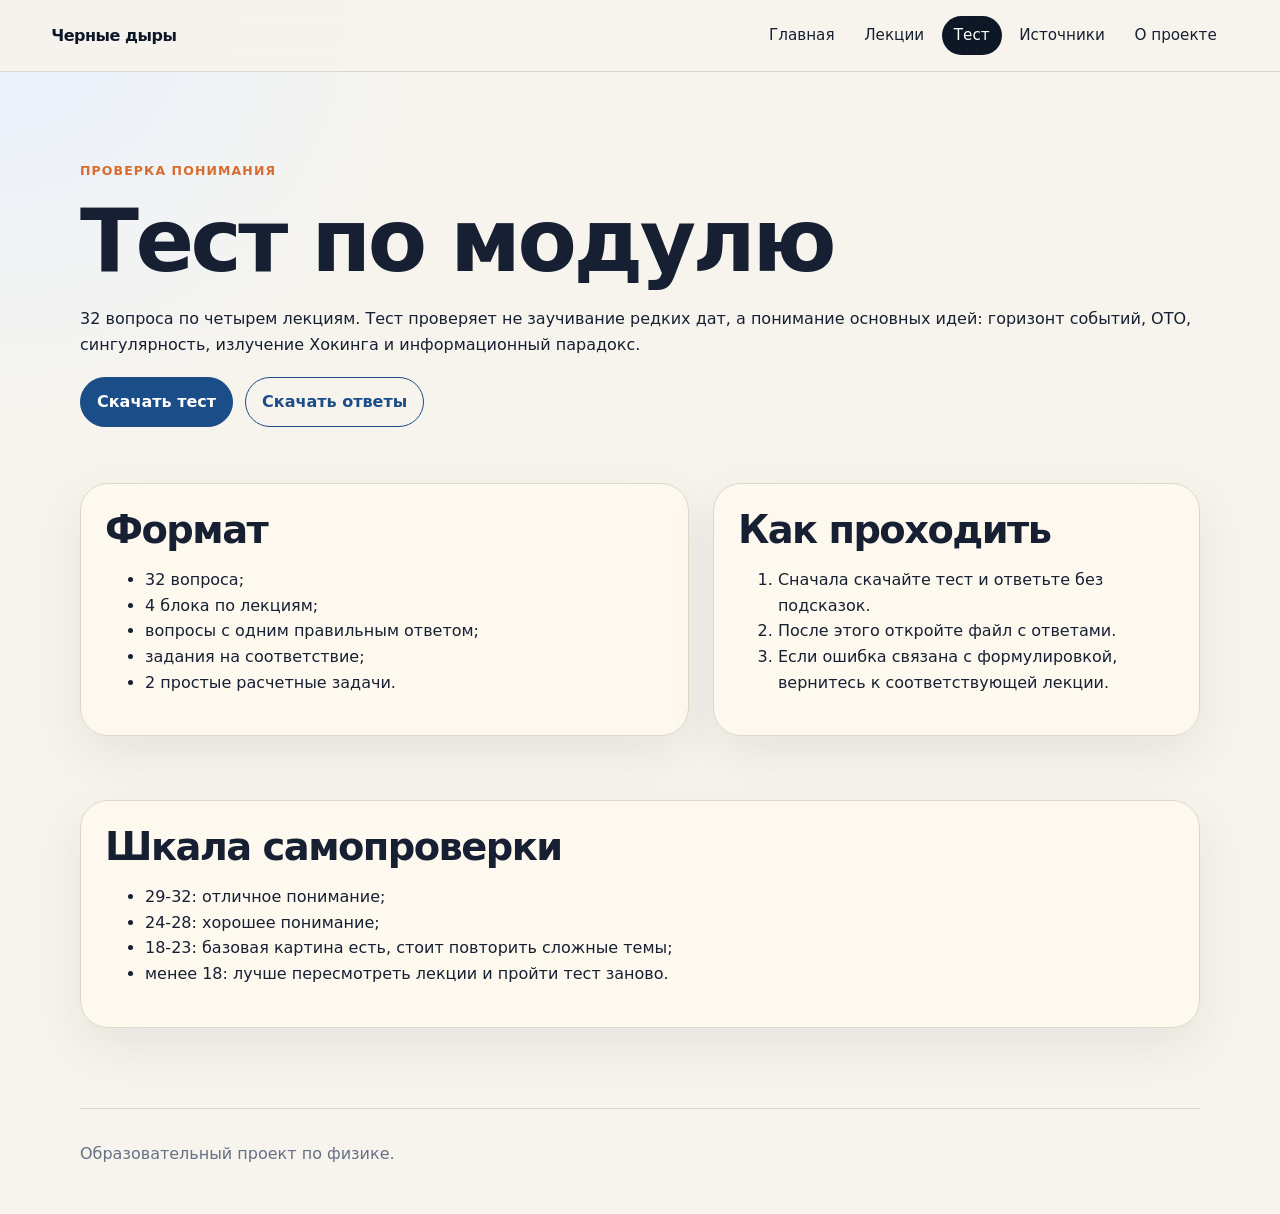
==== site/test/index.html @ c0fd60f9 "Publish static course site" ====
<!doctype html>
<html lang="ru">
<head>
<meta charset="utf-8">
<meta name="viewport" content="width=device-width, initial-scale=1">
<title>Тест — Черные дыры</title>
<link rel="stylesheet" href="../styles/main.css">
</head>
<body>
<header class="site-header">
<a class="brand" href="../index.html">Черные дыры</a>
<nav class="site-nav">
<a href="../index.html">Главная</a>
<a href="../lectures/index.html">Лекции</a>
<a class="active" href="index.html">Тест</a>
<a href="../sources/index.html">Источники</a>
<a href="../about.html">О проекте</a>
</nav>
</header>
<main>
<section class="page-title compact-title">
<p class="eyebrow">Проверка понимания</p>
<h1>Тест по модулю</h1>
<p>32 вопроса по четырем лекциям. Тест проверяет не заучивание редких дат, а понимание основных идей: горизонт событий, ОТО, сингулярность, излучение Хокинга и информационный парадокс.</p>
<div class="button-row">
<a class="button" href="../assets/documents/TEST.md">Скачать тест</a>
<a class="button secondary" href="../assets/documents/ANSWER_KEY.md">Скачать ответы</a>
</div>
</section>
<section class="section two-column">
<div class="content-card">
<h2>Формат</h2>
<ul>
<li>32 вопроса;</li>
<li>4 блока по лекциям;</li>
<li>вопросы с одним правильным ответом;</li>
<li>задания на соответствие;</li>
<li>2 простые расчетные задачи.</li>
</ul>
</div>
<div class="content-card">
<h2>Как проходить</h2>
<ol>
<li>Сначала скачайте тест и ответьте без подсказок.</li>
<li>После этого откройте файл с ответами.</li>
<li>Если ошибка связана с формулировкой, вернитесь к соответствующей лекции.</li>
</ol>
</div>
</section>
<section class="section">
<div class="content-card">
<h2>Шкала самопроверки</h2>
<ul>
<li>29-32: отличное понимание;</li>
<li>24-28: хорошее понимание;</li>
<li>18-23: базовая картина есть, стоит повторить сложные темы;</li>
<li>менее 18: лучше пересмотреть лекции и пройти тест заново.</li>
</ul>

</div>
</section>
</main>
<footer class="site-footer">
<p>Образовательный проект по физике.</p>
</footer>
</body>
</html>
---- site/styles/main.css ----
:root{--bg:#f7f4ed;--panel:#fffaf0;--text:#172033;--muted:#667085;--line:#dfd7c8;--accent:#1b4d89;--orange:#d96c2c;--dark:#0d1726;--shadow:0 18px 50px rgba(23,32,51,.08)}
*{box-sizing:border-box}
body{margin:0;font-family:Inter,system-ui,-apple-system,BlinkMacSystemFont,"Segoe UI",sans-serif;color:var(--text);background:radial-gradient(circle at top left,#e8f1ff 0,transparent 28rem),var(--bg);line-height:1.6}
a{color:var(--accent)}
.site-header{position:sticky;top:0;z-index:10;display:flex;align-items:center;justify-content:space-between;gap:1.5rem;padding:1rem clamp(1rem,4vw,4rem);background:rgba(247,244,237,.92);border-bottom:1px solid var(--line);backdrop-filter:blur(12px)}
.brand{color:var(--dark);font-weight:850;text-decoration:none;letter-spacing:-.03em}
.site-nav{display:flex;flex-wrap:wrap;gap:.35rem;justify-content:flex-end}
.site-nav a{color:var(--text);text-decoration:none;padding:.45rem .75rem;border-radius:999px;font-size:.95rem}
.site-nav a:hover,.site-nav a.active{background:var(--dark);color:#fff}
main{width:min(1120px,calc(100% - 2rem));margin:0 auto}
.hero,.page-title{padding:clamp(3rem,7vw,6rem) 0 2.5rem}
.compact-title{padding-bottom:1.5rem}
.hero{display:grid;grid-template-columns:minmax(0,1.5fr) minmax(280px,.8fr);gap:2rem;align-items:center}
h1,h2,h3{line-height:1.12;letter-spacing:-.04em;margin:0 0 1rem}
h1{font-size:clamp(2.4rem,7vw,5.4rem);max-width:900px}
h2{font-size:clamp(1.7rem,3vw,2.5rem)}
h3{font-size:1.25rem}
p{margin:0 0 1rem}
.lead{font-size:clamp(1.15rem,2vw,1.35rem);color:var(--muted);max-width:760px}
.eyebrow{color:var(--orange);font-weight:850;text-transform:uppercase;letter-spacing:.09em;font-size:.78rem;margin-bottom:.75rem}
.button-row,.hero-actions{display:flex;flex-wrap:wrap;gap:.75rem;margin-top:1.25rem}
.button-column{display:flex;flex-direction:column;gap:.75rem;align-items:flex-start}
.button{display:inline-flex;align-items:center;justify-content:center;min-height:2.7rem;padding:.7rem 1rem;border-radius:999px;background:var(--accent);color:#fff;text-decoration:none;font-weight:750;border:1px solid var(--accent)}
.button.secondary{background:transparent;color:var(--accent)}
.button:hover{transform:translateY(-1px)}
.hero-panel,.card,.wide-card,.info-box,.content-card{background:rgba(255,250,240,.88);border:1px solid var(--line);border-radius:28px;box-shadow:var(--shadow)}
.hero-panel{padding:1.5rem}
.concept-list{margin:0;padding-left:1.25rem}
.concept-list li+li{margin-top:.5rem}
.section{padding:2rem 0}
.section-heading{max-width:760px;margin-bottom:1.5rem}
.card-grid{display:grid;grid-template-columns:repeat(4,minmax(0,1fr));gap:1rem}
.card{padding:1.25rem}
.text-link{font-weight:800;text-decoration:none}
.accent{margin:2rem 0;padding:1.5rem;border-radius:28px;background:#eaf2ff;border:1px solid #cbdff7}
.split,.two-column{display:grid;grid-template-columns:minmax(0,1fr) minmax(280px,.8fr);gap:1.5rem;align-items:start}
.three-column{display:grid;grid-template-columns:repeat(3,minmax(0,1fr));gap:1rem}
.stack{display:grid;gap:1rem;padding-bottom:2rem}
.wide-card{display:grid;grid-template-columns:minmax(0,1fr) auto;gap:1.5rem;padding:1.5rem;align-items:center}
.video-placeholder{min-height:320px;display:grid;place-items:center;text-align:center;border-radius:32px;background:linear-gradient(135deg,#0d1726,#1b4d89);color:#fff;margin-bottom:2rem;padding:2rem}
.video-placeholder span{display:block;font-size:clamp(1.5rem,4vw,2.5rem);font-weight:850;letter-spacing:-.04em;margin-bottom:.75rem}
.pill{display:inline-flex;align-items:center;justify-content:center;padding:.4rem .75rem;border-radius:999px;background:#fff3df;color:#9a4a16;font-weight:850;border:1px solid #f1c99d;font-size:.88rem}
.lecture-nav{display:flex;flex-wrap:wrap;gap:.75rem;justify-content:space-between;margin:1rem 0 2rem}
.check-list{margin:0;padding-left:1.25rem}
.info-box,.content-card{padding:1.5rem}
.doc-list{display:grid;gap:.75rem;margin-top:1rem}
.doc-list a{display:block;padding:.85rem 1rem;border:1px solid var(--line);border-radius:16px;background:#fff;text-decoration:none;font-weight:750}
.site-footer{width:min(1120px,calc(100% - 2rem));margin:3rem auto 0;padding:2rem 0;color:var(--muted);border-top:1px solid var(--line)}

@media(max-width:900px){.hero,.split,.two-column,.wide-card,.three-column{grid-template-columns:1fr}
.card-grid{grid-template-columns:repeat(2,minmax(0,1fr))}
}

@media(max-width:640px){.site-header{align-items:flex-start;flex-direction:column}
.site-nav{justify-content:flex-start}
.card-grid{grid-template-columns:1fr}
.button,.button-row,.button-column{width:100%}
}
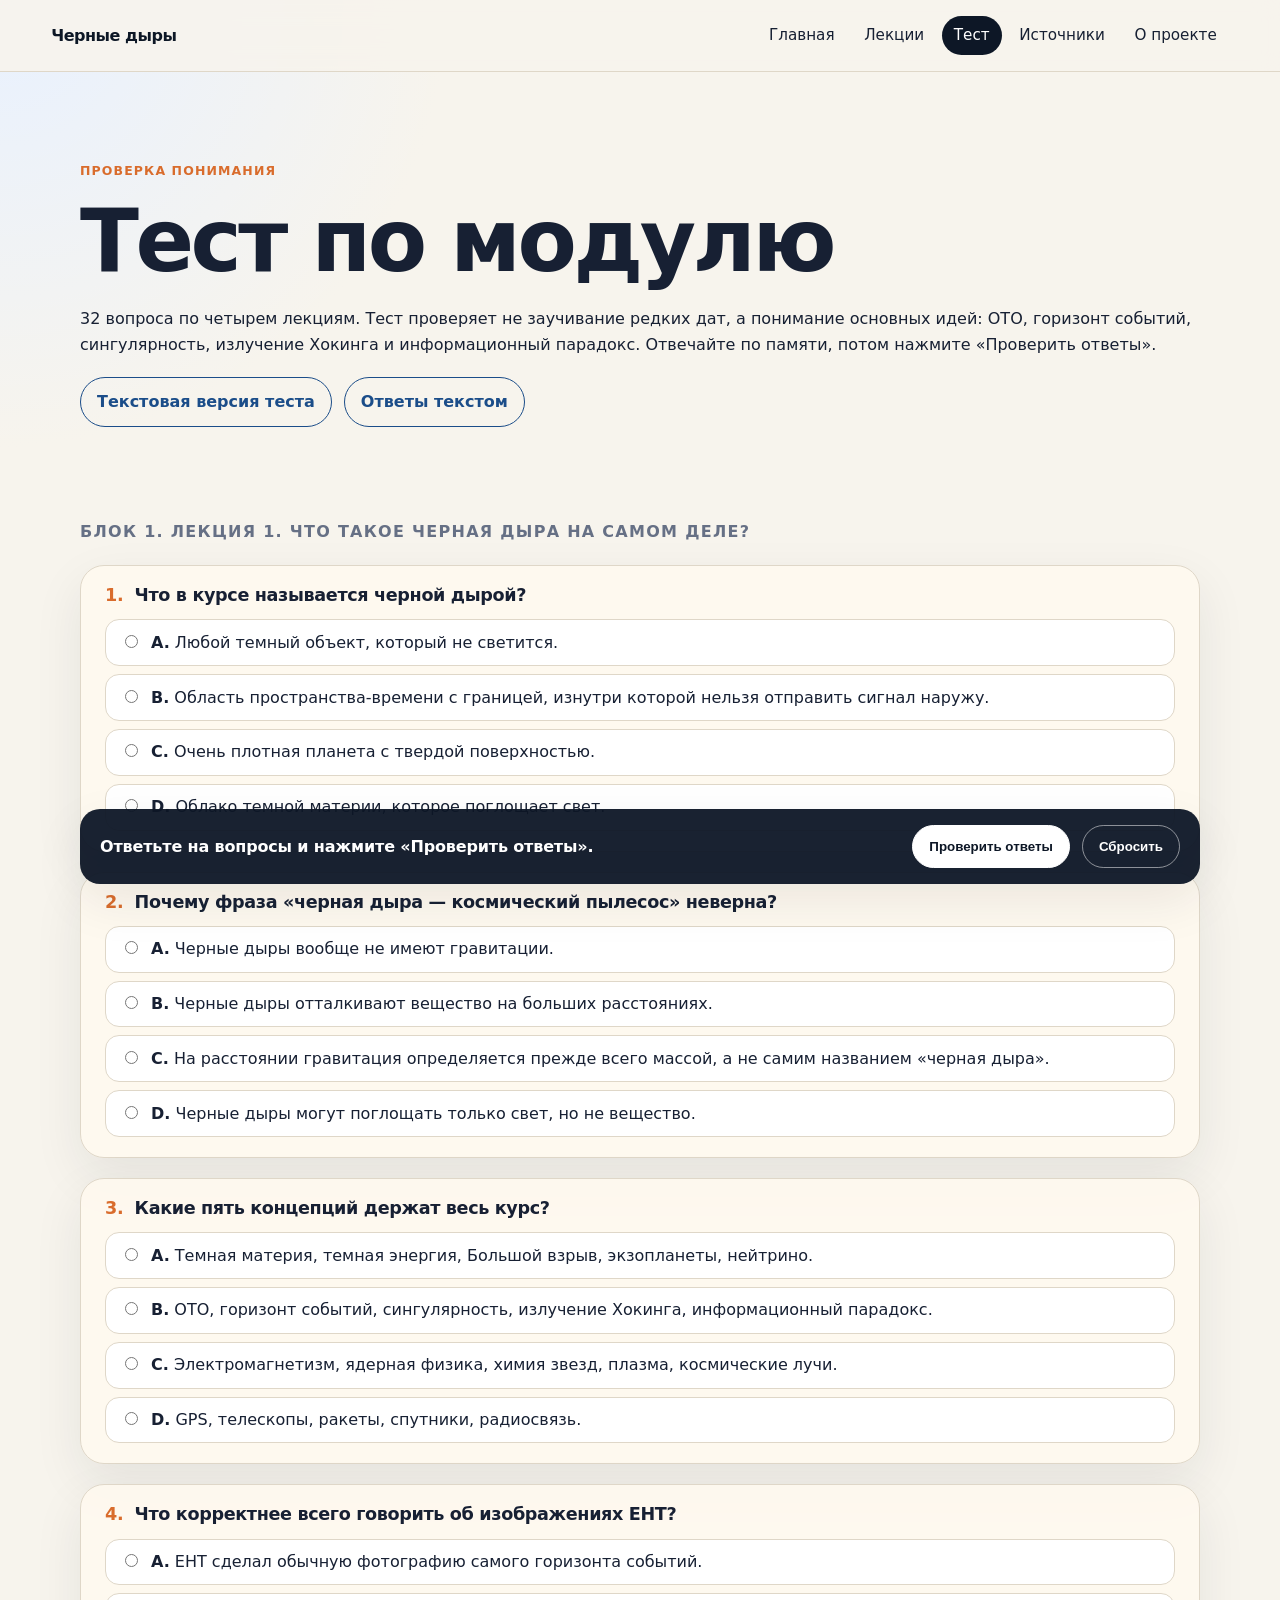
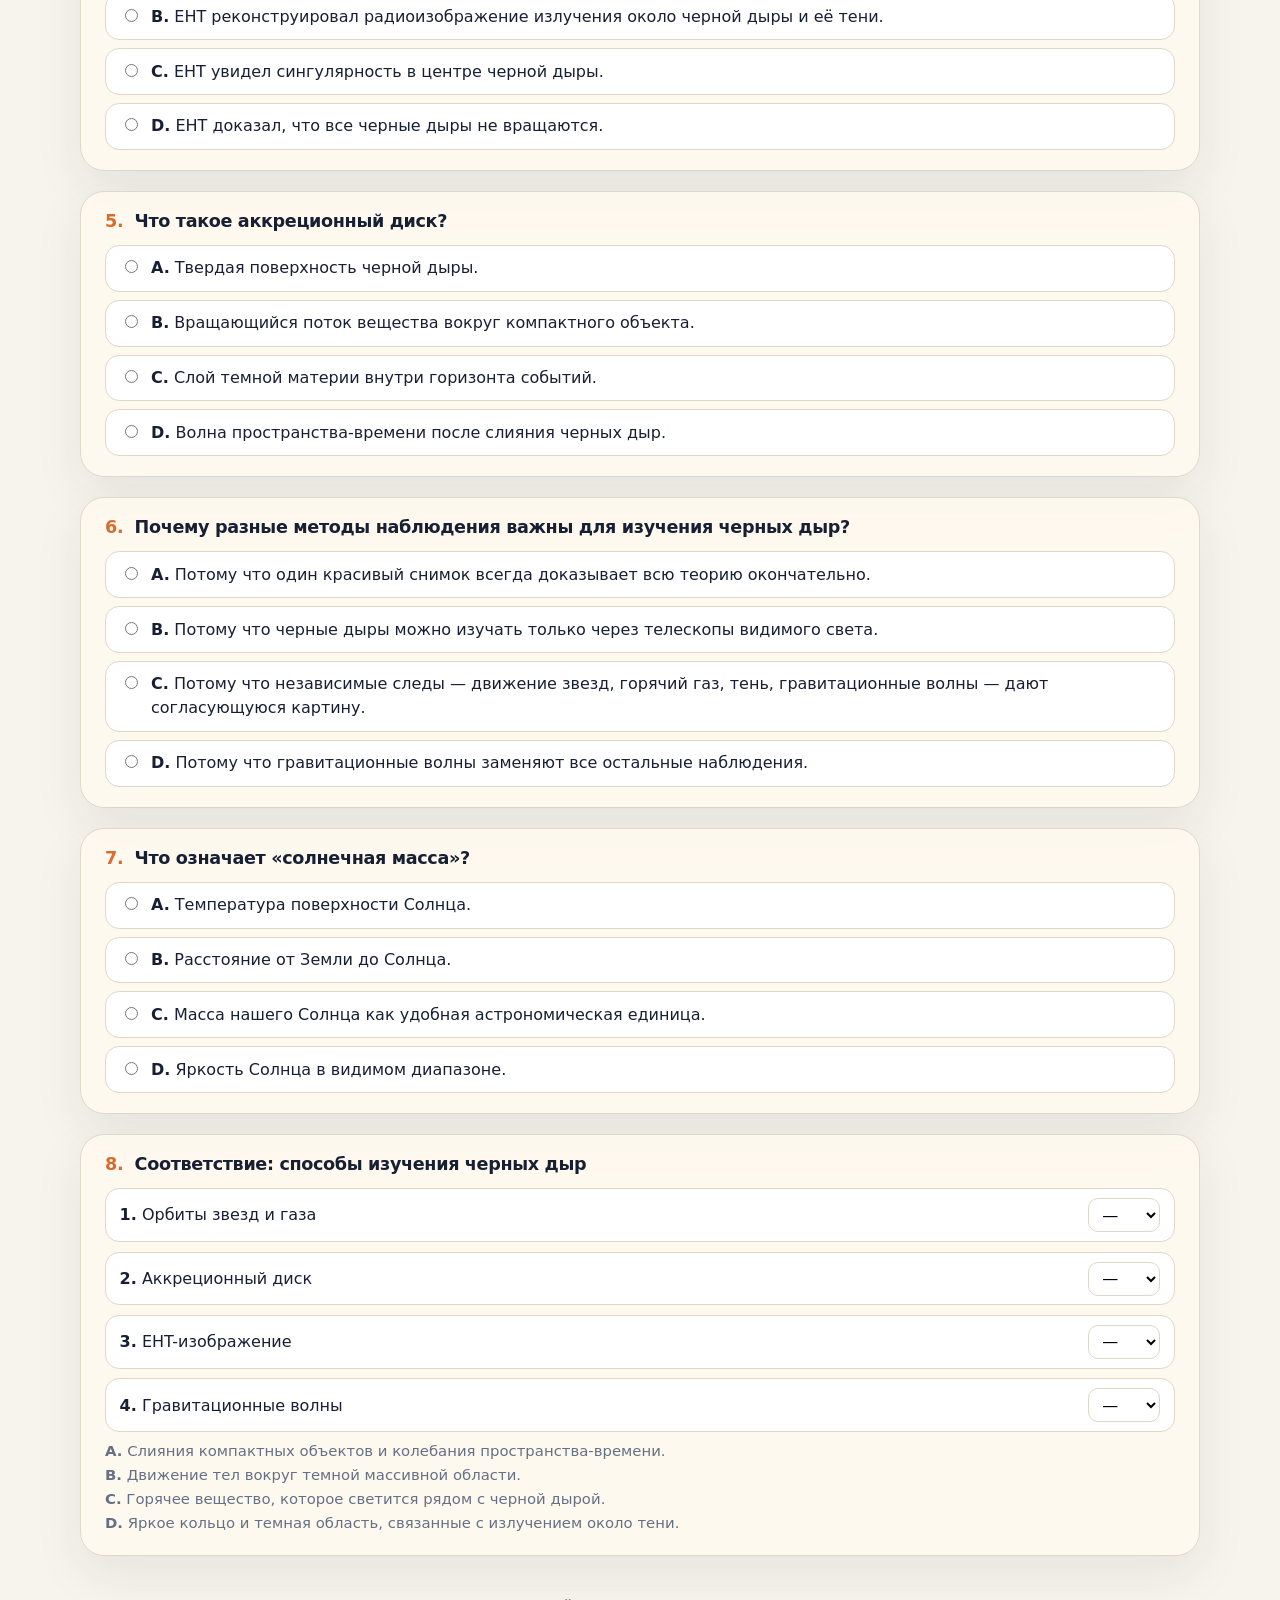
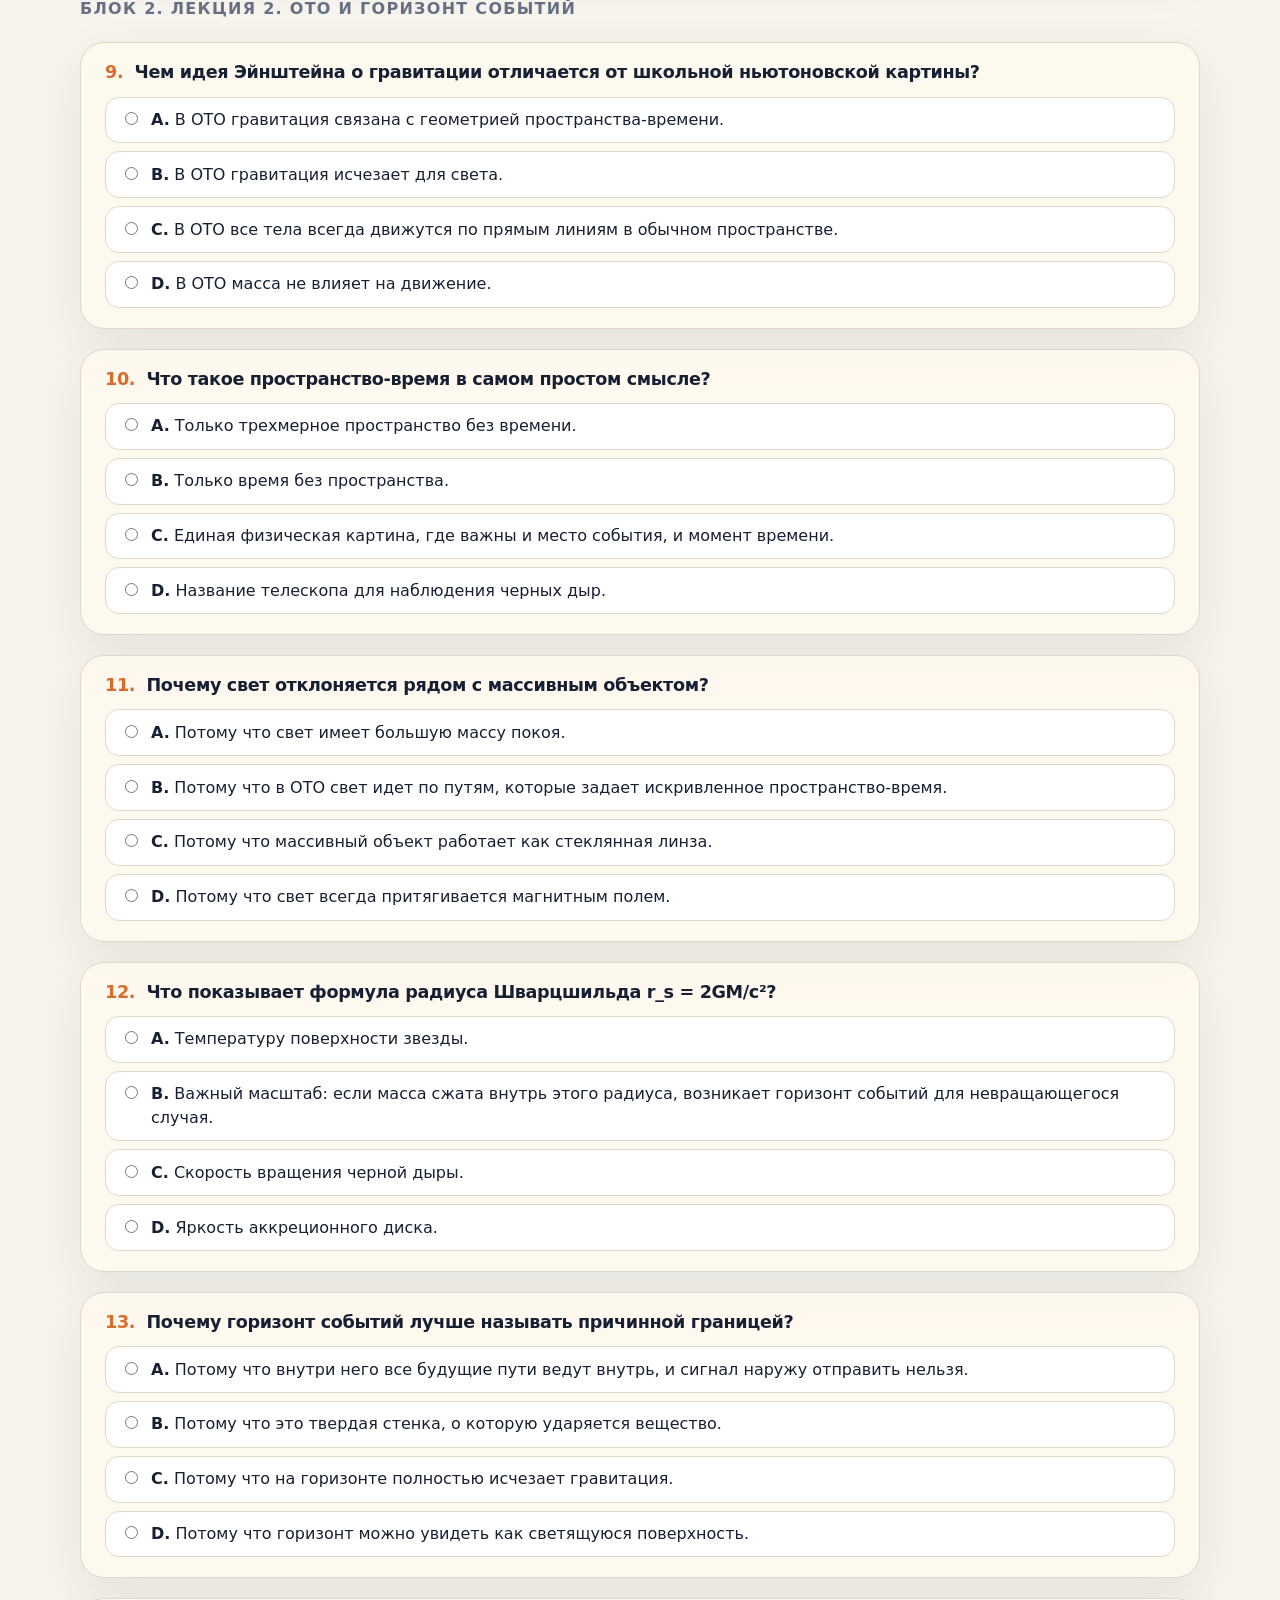
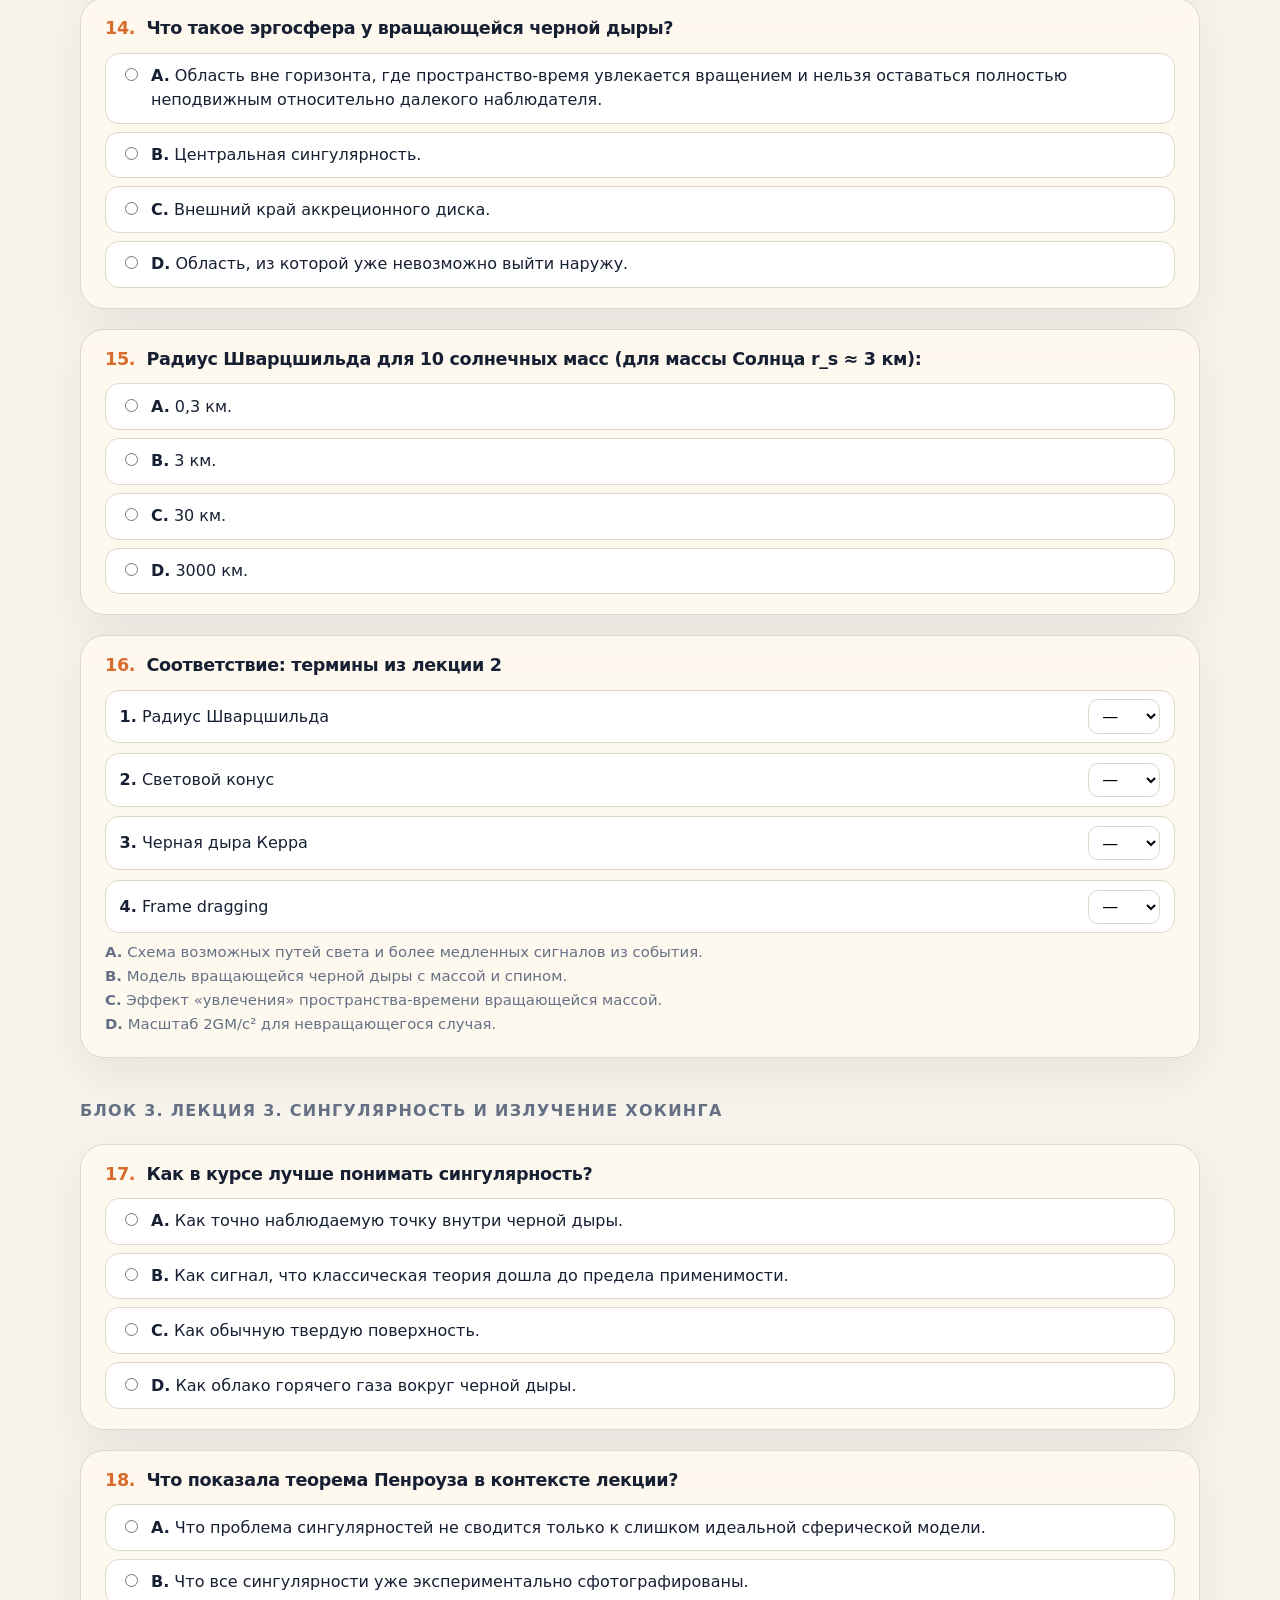
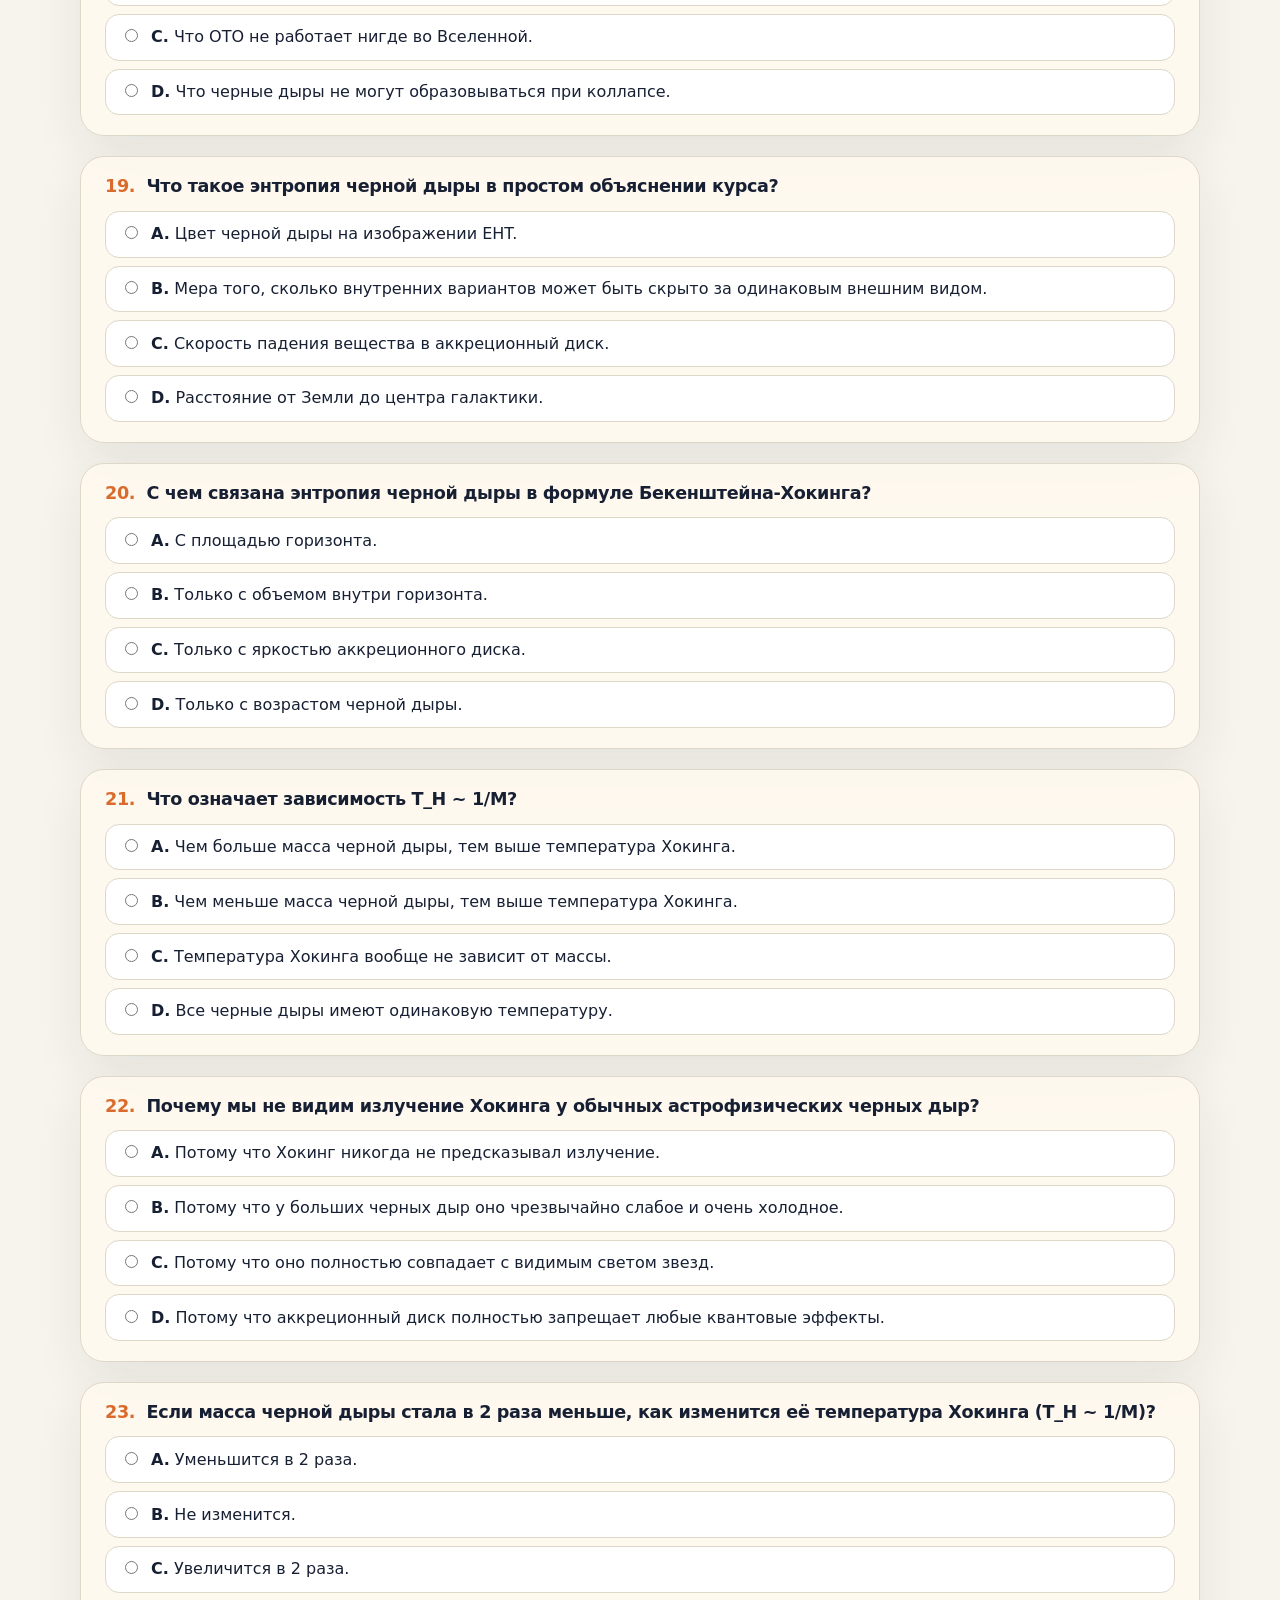
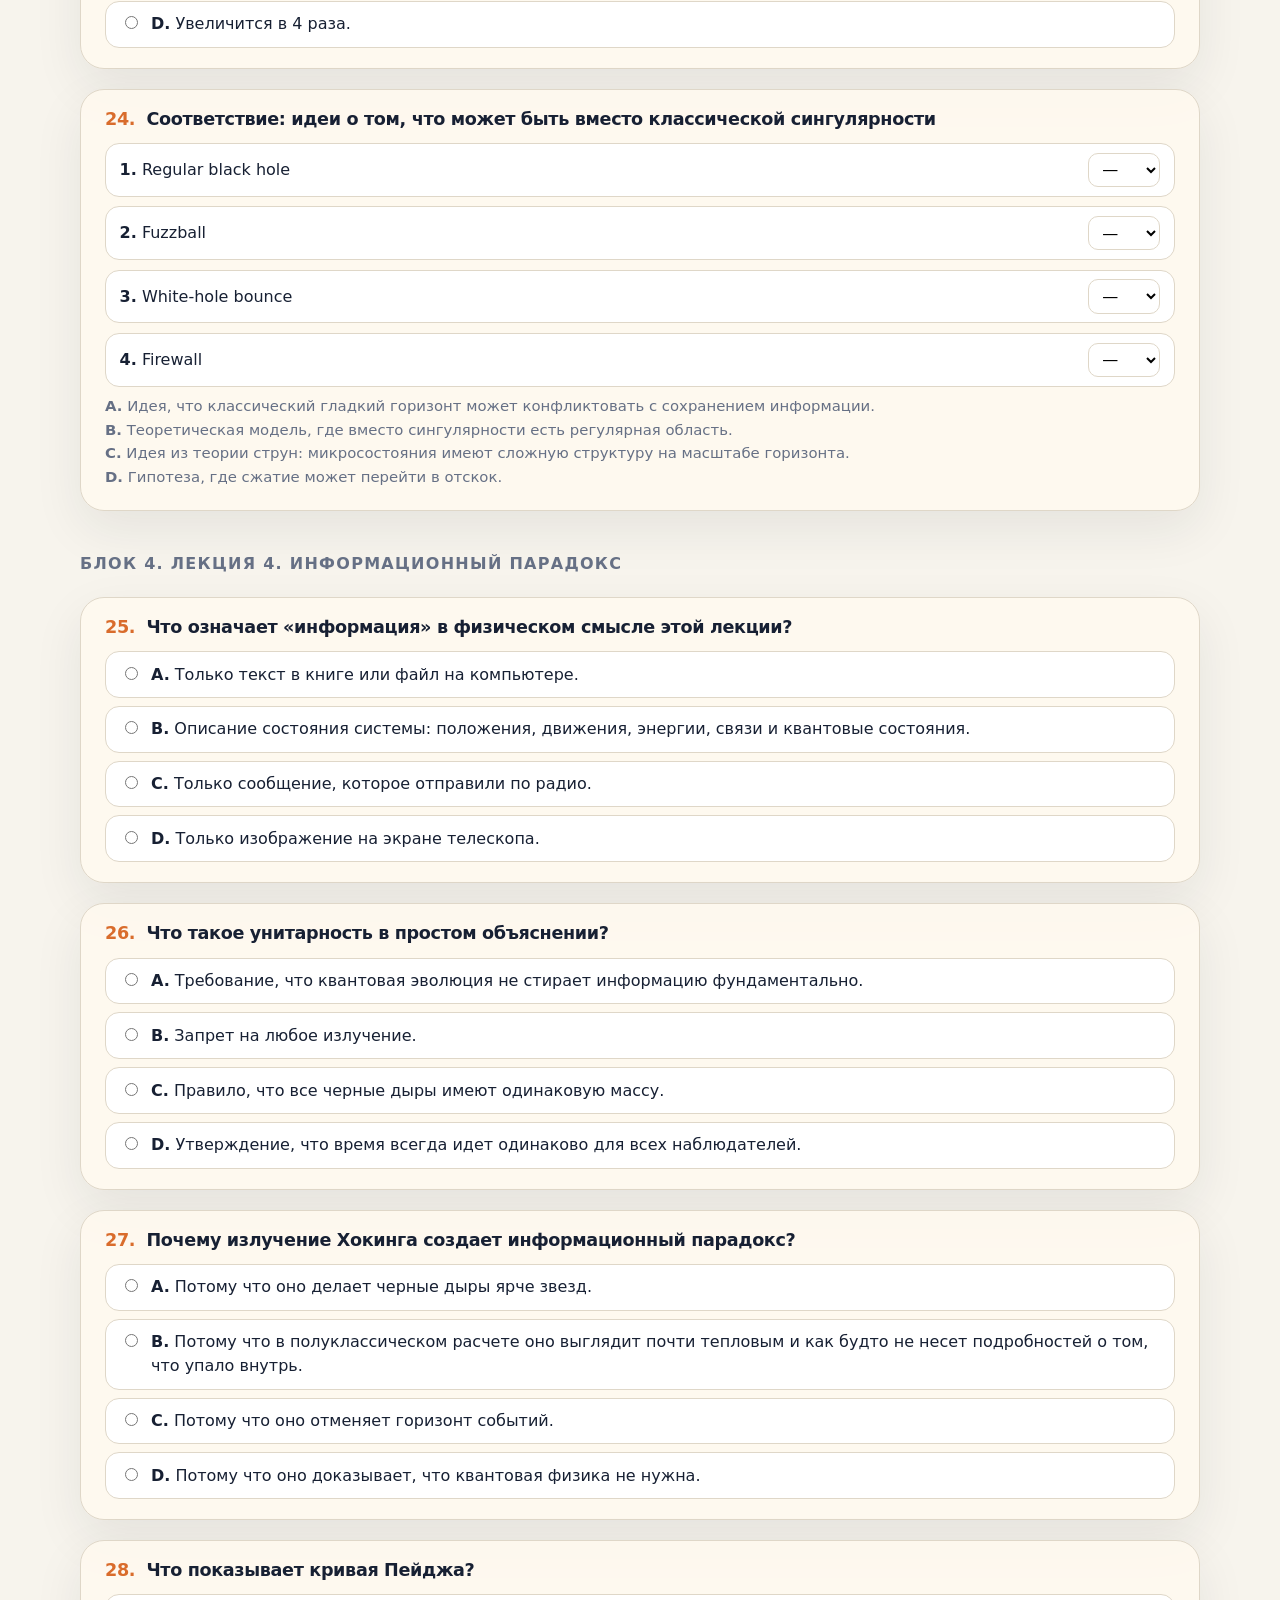
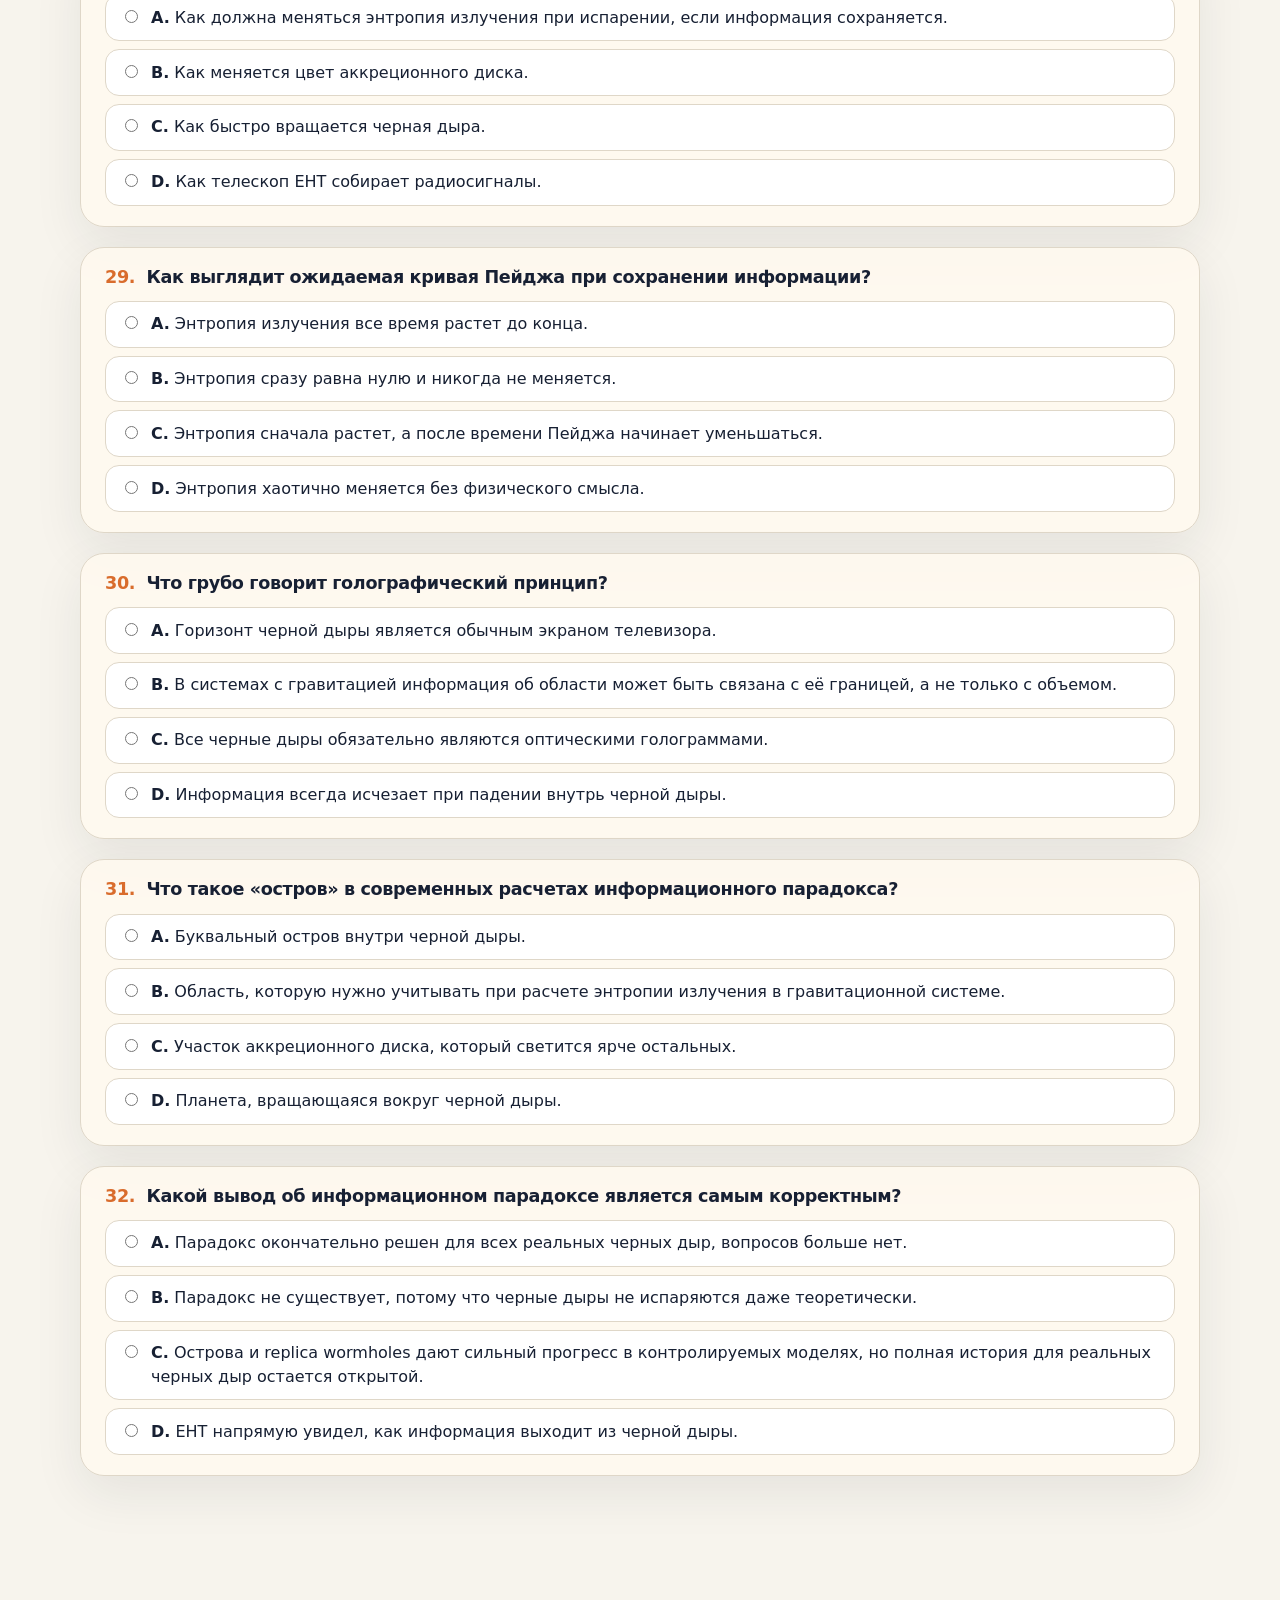
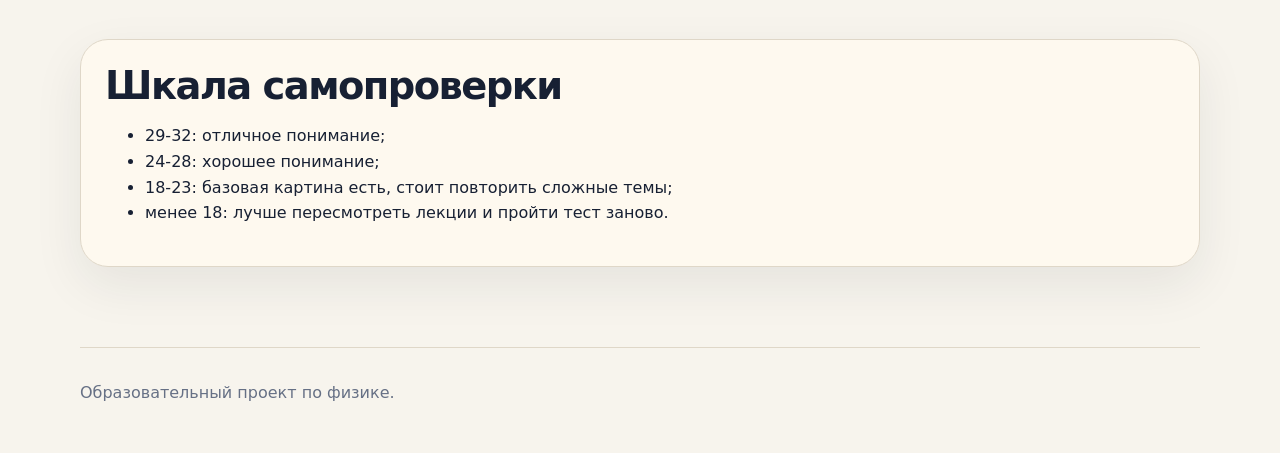
==== commit 04fe0122: "Add interactive test and embed Rutube lecture videos Make /test/ a self-checking quiz with instant f" ====
--- a/site/test/index.html
+++ b/site/test/index.html
@@ -5,6 +5,33 @@
 <meta name="viewport" content="width=device-width, initial-scale=1">
 <title>Тест — Черные дыры</title>
 <link rel="stylesheet" href="../styles/main.css">
+<style>
+.quiz{display:grid;gap:1.25rem;margin-top:1rem}
+.q-card{background:rgba(255,250,240,.88);border:1px solid var(--line);border-radius:24px;box-shadow:var(--shadow);padding:1.25rem 1.5rem}
+.q-card h3{margin:0 0 .85rem;font-size:1.1rem;letter-spacing:-.02em}
+.q-num{color:var(--orange);font-weight:850;margin-right:.35rem}
+.q-options{display:grid;gap:.5rem;margin:.25rem 0 0}
+.q-options label{display:flex;gap:.65rem;align-items:flex-start;padding:.65rem .85rem;border:1px solid var(--line);border-radius:14px;background:#fff;cursor:pointer;line-height:1.5}
+.q-options input[type=radio]{margin-top:.25rem;accent-color:var(--accent)}
+.q-options label:hover{border-color:var(--accent)}
+.q-options label.is-correct{border-color:#2f7a3d;background:#eaf6ec}
+.q-options label.is-wrong{border-color:#b3261e;background:#fbeceb}
+.q-match{display:grid;gap:.6rem;margin-top:.25rem}
+.q-match-row{display:grid;grid-template-columns:1fr auto;gap:.75rem;align-items:center;padding:.55rem .85rem;border:1px solid var(--line);border-radius:14px;background:#fff}
+.q-match-row.is-correct{border-color:#2f7a3d;background:#eaf6ec}
+.q-match-row.is-wrong{border-color:#b3261e;background:#fbeceb}
+.q-match-row select{font:inherit;padding:.35rem .55rem;border-radius:10px;border:1px solid var(--line);background:#fff;min-width:4.5rem}
+.q-explain{display:none;margin-top:.85rem;padding:.75rem 1rem;border-radius:14px;background:#eaf2ff;border:1px solid #cbdff7;font-size:.95rem}
+.q-explain.show{display:block}
+.q-explain strong{color:var(--accent)}
+.quiz-bar{position:sticky;bottom:1rem;display:flex;flex-wrap:wrap;gap:.75rem;align-items:center;justify-content:space-between;padding:1rem 1.25rem;border-radius:20px;background:rgba(13,23,38,.95);color:#fff;box-shadow:var(--shadow);margin-top:1.5rem}
+.quiz-bar .button{background:#fff;color:var(--dark);border-color:#fff}
+.quiz-bar .button.secondary{background:transparent;color:#fff;border-color:rgba(255,255,255,.5)}
+.quiz-result{font-weight:850;letter-spacing:-.01em}
+.quiz-result .score{font-size:1.4rem}
+.quiz-result .grade{display:block;font-weight:600;opacity:.85;font-size:.92rem;margin-top:.15rem}
+.block-title{margin:1.5rem 0 .25rem;font-size:1rem;letter-spacing:.08em;text-transform:uppercase;color:var(--muted);font-weight:850}
+</style>
 </head>
 <body>
 <header class="site-header">
@@ -21,32 +48,24 @@
 <section class="page-title compact-title">
 <p class="eyebrow">Проверка понимания</p>
 <h1>Тест по модулю</h1>
-<p>32 вопроса по четырем лекциям. Тест проверяет не заучивание редких дат, а понимание основных идей: горизонт событий, ОТО, сингулярность, излучение Хокинга и информационный парадокс.</p>
+<p>32 вопроса по четырем лекциям. Тест проверяет не заучивание редких дат, а понимание основных идей: ОТО, горизонт событий, сингулярность, излучение Хокинга и информационный парадокс. Отвечайте по памяти, потом нажмите «Проверить ответы».</p>
 <div class="button-row">
-<a class="button" href="../assets/documents/TEST.md">Скачать тест</a>
-<a class="button secondary" href="../assets/documents/ANSWER_KEY.md">Скачать ответы</a>
+<a class="button secondary" href="../assets/documents/TEST.txt">Текстовая версия теста</a>
+<a class="button secondary" href="../assets/documents/ANSWER_KEY.txt">Ответы текстом</a>
 </div>
 </section>
-<section class="section two-column">
-<div class="content-card">
-<h2>Формат</h2>
-<ul>
-<li>32 вопроса;</li>
-<li>4 блока по лекциям;</li>
-<li>вопросы с одним правильным ответом;</li>
-<li>задания на соответствие;</li>
-<li>2 простые расчетные задачи.</li>
-</ul>
+
+<section class="section">
+<form id="quiz" class="quiz" novalidate></form>
+<div class="quiz-bar">
+<div class="quiz-result" id="result" aria-live="polite">Ответьте на вопросы и нажмите «Проверить ответы».</div>
+<div class="button-row" style="margin:0">
+<button type="button" class="button" id="check-btn">Проверить ответы</button>
+<button type="button" class="button secondary" id="reset-btn">Сбросить</button>
 </div>
-<div class="content-card">
-<h2>Как проходить</h2>
-<ol>
-<li>Сначала скачайте тест и ответьте без подсказок.</li>
-<li>После этого откройте файл с ответами.</li>
-<li>Если ошибка связана с формулировкой, вернитесь к соответствующей лекции.</li>
-</ol>
 </div>
 </section>
+
 <section class="section">
 <div class="content-card">
 <h2>Шкала самопроверки</h2>
@@ -56,12 +75,247 @@
 <li>18-23: базовая картина есть, стоит повторить сложные темы;</li>
 <li>менее 18: лучше пересмотреть лекции и пройти тест заново.</li>
 </ul>
-
 </div>
 </section>
 </main>
 <footer class="site-footer">
 <p>Образовательный проект по физике.</p>
 </footer>
+
+<script>
+const BLOCKS = [
+  {title:"Блок 1. Лекция 1. Что такое черная дыра на самом деле?", questions:[
+    {n:1,type:"single",q:"Что в курсе называется черной дырой?",
+      options:{A:"Любой темный объект, который не светится.",B:"Область пространства-времени с границей, изнутри которой нельзя отправить сигнал наружу.",C:"Очень плотная планета с твердой поверхностью.",D:"Облако темной материи, которое поглощает свет."},
+      correct:"B",explain:"Черная дыра в курсе определяется через область пространства-времени и границу невозврата, а не через цвет или поверхность."},
+    {n:2,type:"single",q:"Почему фраза «черная дыра — космический пылесос» неверна?",
+      options:{A:"Черные дыры вообще не имеют гравитации.",B:"Черные дыры отталкивают вещество на больших расстояниях.",C:"На расстоянии гравитация определяется прежде всего массой, а не самим названием «черная дыра».",D:"Черные дыры могут поглощать только свет, но не вещество."},
+      correct:"C",explain:"Черная дыра не «засасывает все вокруг» автоматически; на расстоянии важна масса объекта."},
+    {n:3,type:"single",q:"Какие пять концепций держат весь курс?",
+      options:{A:"Темная материя, темная энергия, Большой взрыв, экзопланеты, нейтрино.",B:"ОТО, горизонт событий, сингулярность, излучение Хокинга, информационный парадокс.",C:"Электромагнетизм, ядерная физика, химия звезд, плазма, космические лучи.",D:"GPS, телескопы, ракеты, спутники, радиосвязь."},
+      correct:"B",explain:"Пять концепций курса: ОТО, горизонт событий, сингулярность, излучение Хокинга, информационный парадокс."},
+    {n:4,type:"single",q:"Что корректнее всего говорить об изображениях EHT?",
+      options:{A:"EHT сделал обычную фотографию самого горизонта событий.",B:"EHT реконструировал радиоизображение излучения около черной дыры и её тени.",C:"EHT увидел сингулярность в центре черной дыры.",D:"EHT доказал, что все черные дыры не вращаются."},
+      correct:"B",explain:"Корректная формулировка: EHT реконструировал радиоизображение излучения около тени черной дыры, а не сфотографировал сам горизонт."},
+    {n:5,type:"single",q:"Что такое аккреционный диск?",
+      options:{A:"Твердая поверхность черной дыры.",B:"Вращающийся поток вещества вокруг компактного объекта.",C:"Слой темной материи внутри горизонта событий.",D:"Волна пространства-времени после слияния черных дыр."},
+      correct:"B",explain:"Аккреционный диск — это вращающийся поток вещества вокруг компактного объекта."},
+    {n:6,type:"single",q:"Почему разные методы наблюдения важны для изучения черных дыр?",
+      options:{A:"Потому что один красивый снимок всегда доказывает всю теорию окончательно.",B:"Потому что черные дыры можно изучать только через телескопы видимого света.",C:"Потому что независимые следы — движение звезд, горячий газ, тень, гравитационные волны — дают согласующуюся картину.",D:"Потому что гравитационные волны заменяют все остальные наблюдения."},
+      correct:"C",explain:"Надежность картины усиливается тем, что разные независимые методы дают согласующиеся результаты."},
+    {n:7,type:"single",q:"Что означает «солнечная масса»?",
+      options:{A:"Температура поверхности Солнца.",B:"Расстояние от Земли до Солнца.",C:"Масса нашего Солнца как удобная астрономическая единица.",D:"Яркость Солнца в видимом диапазоне."},
+      correct:"C",explain:"Солнечная масса — удобная единица массы, равная массе Солнца."},
+    {n:8,type:"match",q:"Соответствие: способы изучения черных дыр",
+      left:["Орбиты звезд и газа","Аккреционный диск","EHT-изображение","Гравитационные волны"],
+      right:{A:"Слияния компактных объектов и колебания пространства-времени.",B:"Движение тел вокруг темной массивной области.",C:"Горячее вещество, которое светится рядом с черной дырой.",D:"Яркое кольцо и темная область, связанные с излучением около тени."},
+      correct:["B","C","D","A"],explain:"1-B, 2-C, 3-D, 4-A."}
+  ]},
+  {title:"Блок 2. Лекция 2. ОТО и горизонт событий", questions:[
+    {n:9,type:"single",q:"Чем идея Эйнштейна о гравитации отличается от школьной ньютоновской картины?",
+      options:{A:"В ОТО гравитация связана с геометрией пространства-времени.",B:"В ОТО гравитация исчезает для света.",C:"В ОТО все тела всегда движутся по прямым линиям в обычном пространстве.",D:"В ОТО масса не влияет на движение."},
+      correct:"A",explain:"В ОТО гравитация связана не только с силой, а с геометрией пространства-времени."},
+    {n:10,type:"single",q:"Что такое пространство-время в самом простом смысле?",
+      options:{A:"Только трехмерное пространство без времени.",B:"Только время без пространства.",C:"Единая физическая картина, где важны и место события, и момент времени.",D:"Название телескопа для наблюдения черных дыр."},
+      correct:"C",explain:"Пространство-время объединяет вопрос «где?» и вопрос «когда?»."},
+    {n:11,type:"single",q:"Почему свет отклоняется рядом с массивным объектом?",
+      options:{A:"Потому что свет имеет большую массу покоя.",B:"Потому что в ОТО свет идет по путям, которые задает искривленное пространство-время.",C:"Потому что массивный объект работает как стеклянная линза.",D:"Потому что свет всегда притягивается магнитным полем."},
+      correct:"B",explain:"Свет следует путям, которые задает искривленное пространство-время."},
+    {n:12,type:"single",q:"Что показывает формула радиуса Шварцшильда r_s = 2GM/c²?",
+      options:{A:"Температуру поверхности звезды.",B:"Важный масштаб: если масса сжата внутрь этого радиуса, возникает горизонт событий для невращающегося случая.",C:"Скорость вращения черной дыры.",D:"Яркость аккреционного диска."},
+      correct:"B",explain:"Радиус Шварцшильда задает важный масштаб для невращающегося случая."},
+    {n:13,type:"single",q:"Почему горизонт событий лучше называть причинной границей?",
+      options:{A:"Потому что внутри него все будущие пути ведут внутрь, и сигнал наружу отправить нельзя.",B:"Потому что это твердая стенка, о которую ударяется вещество.",C:"Потому что на горизонте полностью исчезает гравитация.",D:"Потому что горизонт можно увидеть как светящуюся поверхность."},
+      correct:"A",explain:"Горизонт событий — причинная граница: внутри сигнал наружу уже не отправить."},
+    {n:14,type:"single",q:"Что такое эргосфера у вращающейся черной дыры?",
+      options:{A:"Область вне горизонта, где пространство-время увлекается вращением и нельзя оставаться полностью неподвижным относительно далекого наблюдателя.",B:"Центральная сингулярность.",C:"Внешний край аккреционного диска.",D:"Область, из которой уже невозможно выйти наружу."},
+      correct:"A",explain:"Эргосфера находится вне горизонта; из нее в принципе можно выйти, но нельзя оставаться неподвижным относительно далекого наблюдателя."},
+    {n:15,type:"single",q:"Радиус Шварцшильда для 10 солнечных масс (для массы Солнца r_s ≈ 3 км):",
+      options:{A:"0,3 км.",B:"3 км.",C:"30 км.",D:"3000 км."},
+      correct:"C",explain:"Радиус пропорционален массе: 10 × 3 км ≈ 30 км."},
+    {n:16,type:"match",q:"Соответствие: термины из лекции 2",
+      left:["Радиус Шварцшильда","Световой конус","Черная дыра Керра","Frame dragging"],
+      right:{A:"Схема возможных путей света и более медленных сигналов из события.",B:"Модель вращающейся черной дыры с массой и спином.",C:"Эффект «увлечения» пространства-времени вращающейся массой.",D:"Масштаб 2GM/c² для невращающегося случая."},
+      correct:["D","A","B","C"],explain:"1-D, 2-A, 3-B, 4-C."}
+  ]},
+  {title:"Блок 3. Лекция 3. Сингулярность и излучение Хокинга", questions:[
+    {n:17,type:"single",q:"Как в курсе лучше понимать сингулярность?",
+      options:{A:"Как точно наблюдаемую точку внутри черной дыры.",B:"Как сигнал, что классическая теория дошла до предела применимости.",C:"Как обычную твердую поверхность.",D:"Как облако горячего газа вокруг черной дыры."},
+      correct:"B",explain:"Сингулярность подается осторожно: как сигнал предела классической теории."},
+    {n:18,type:"single",q:"Что показала теорема Пенроуза в контексте лекции?",
+      options:{A:"Что проблема сингулярностей не сводится только к слишком идеальной сферической модели.",B:"Что все сингулярности уже экспериментально сфотографированы.",C:"Что ОТО не работает нигде во Вселенной.",D:"Что черные дыры не могут образовываться при коллапсе."},
+      correct:"A",explain:"Теорема Пенроуза показывает, что проблема сингулярностей не сводится к идеальной сферической модели."},
+    {n:19,type:"single",q:"Что такое энтропия черной дыры в простом объяснении курса?",
+      options:{A:"Цвет черной дыры на изображении EHT.",B:"Мера того, сколько внутренних вариантов может быть скрыто за одинаковым внешним видом.",C:"Скорость падения вещества в аккреционный диск.",D:"Расстояние от Земли до центра галактики."},
+      correct:"B",explain:"Энтропия — мера числа внутренних вариантов, скрытых за одинаковым внешним видом."},
+    {n:20,type:"single",q:"С чем связана энтропия черной дыры в формуле Бекенштейна-Хокинга?",
+      options:{A:"С площадью горизонта.",B:"Только с объемом внутри горизонта.",C:"Только с яркостью аккреционного диска.",D:"Только с возрастом черной дыры."},
+      correct:"A",explain:"В формуле Бекенштейна-Хокинга энтропия связана с площадью горизонта."},
+    {n:21,type:"single",q:"Что означает зависимость T_H ~ 1/M?",
+      options:{A:"Чем больше масса черной дыры, тем выше температура Хокинга.",B:"Чем меньше масса черной дыры, тем выше температура Хокинга.",C:"Температура Хокинга вообще не зависит от массы.",D:"Все черные дыры имеют одинаковую температуру."},
+      correct:"B",explain:"Если T_H обратно пропорциональна M, то меньшая черная дыра горячее."},
+    {n:22,type:"single",q:"Почему мы не видим излучение Хокинга у обычных астрофизических черных дыр?",
+      options:{A:"Потому что Хокинг никогда не предсказывал излучение.",B:"Потому что у больших черных дыр оно чрезвычайно слабое и очень холодное.",C:"Потому что оно полностью совпадает с видимым светом звезд.",D:"Потому что аккреционный диск полностью запрещает любые квантовые эффекты."},
+      correct:"B",explain:"Для обычных астрофизических черных дыр излучение Хокинга крайне слабое и холодное."},
+    {n:23,type:"single",q:"Если масса черной дыры стала в 2 раза меньше, как изменится её температура Хокинга (T_H ~ 1/M)?",
+      options:{A:"Уменьшится в 2 раза.",B:"Не изменится.",C:"Увеличится в 2 раза.",D:"Увеличится в 4 раза."},
+      correct:"C",explain:"При уменьшении массы в 2 раза температура по зависимости 1/M увеличится в 2 раза."},
+    {n:24,type:"match",q:"Соответствие: идеи о том, что может быть вместо классической сингулярности",
+      left:["Regular black hole","Fuzzball","White-hole bounce","Firewall"],
+      right:{A:"Идея, что классический гладкий горизонт может конфликтовать с сохранением информации.",B:"Теоретическая модель, где вместо сингулярности есть регулярная область.",C:"Идея из теории струн: микросостояния имеют сложную структуру на масштабе горизонта.",D:"Гипотеза, где сжатие может перейти в отскок."},
+      correct:["B","C","D","A"],explain:"1-B, 2-C, 3-D, 4-A."}
+  ]},
+  {title:"Блок 4. Лекция 4. Информационный парадокс", questions:[
+    {n:25,type:"single",q:"Что означает «информация» в физическом смысле этой лекции?",
+      options:{A:"Только текст в книге или файл на компьютере.",B:"Описание состояния системы: положения, движения, энергии, связи и квантовые состояния.",C:"Только сообщение, которое отправили по радио.",D:"Только изображение на экране телескопа."},
+      correct:"B",explain:"В физике информация — это описание состояния системы, а не только текст или файл."},
+    {n:26,type:"single",q:"Что такое унитарность в простом объяснении?",
+      options:{A:"Требование, что квантовая эволюция не стирает информацию фундаментально.",B:"Запрет на любое излучение.",C:"Правило, что все черные дыры имеют одинаковую массу.",D:"Утверждение, что время всегда идет одинаково для всех наблюдателей."},
+      correct:"A",explain:"Унитарность — квантовая эволюция не стирает информацию фундаментально."},
+    {n:27,type:"single",q:"Почему излучение Хокинга создает информационный парадокс?",
+      options:{A:"Потому что оно делает черные дыры ярче звезд.",B:"Потому что в полуклассическом расчете оно выглядит почти тепловым и как будто не несет подробностей о том, что упало внутрь.",C:"Потому что оно отменяет горизонт событий.",D:"Потому что оно доказывает, что квантовая физика не нужна."},
+      correct:"B",explain:"Проблема возникает потому, что излучение Хокинга в полуклассическом расчете выглядит почти тепловым."},
+    {n:28,type:"single",q:"Что показывает кривая Пейджа?",
+      options:{A:"Как должна меняться энтропия излучения при испарении, если информация сохраняется.",B:"Как меняется цвет аккреционного диска.",C:"Как быстро вращается черная дыра.",D:"Как телескоп EHT собирает радиосигналы."},
+      correct:"A",explain:"Кривая Пейджа показывает поведение энтропии излучения при испарении черной дыры."},
+    {n:29,type:"single",q:"Как выглядит ожидаемая кривая Пейджа при сохранении информации?",
+      options:{A:"Энтропия излучения все время растет до конца.",B:"Энтропия сразу равна нулю и никогда не меняется.",C:"Энтропия сначала растет, а после времени Пейджа начинает уменьшаться.",D:"Энтропия хаотично меняется без физического смысла."},
+      correct:"C",explain:"При сохранении информации энтропия сначала растет, а после времени Пейджа уменьшается."},
+    {n:30,type:"single",q:"Что грубо говорит голографический принцип?",
+      options:{A:"Горизонт черной дыры является обычным экраном телевизора.",B:"В системах с гравитацией информация об области может быть связана с её границей, а не только с объемом.",C:"Все черные дыры обязательно являются оптическими голограммами.",D:"Информация всегда исчезает при падении внутрь черной дыры."},
+      correct:"B",explain:"Голографический принцип связывает информацию в гравитационной системе с границей, а не только с объемом."},
+    {n:31,type:"single",q:"Что такое «остров» в современных расчетах информационного парадокса?",
+      options:{A:"Буквальный остров внутри черной дыры.",B:"Область, которую нужно учитывать при расчете энтропии излучения в гравитационной системе.",C:"Участок аккреционного диска, который светится ярче остальных.",D:"Планета, вращающаяся вокруг черной дыры."},
+      correct:"B",explain:"Остров — не буквальное место, а область, которую нужно учитывать в расчете энтропии."},
+    {n:32,type:"single",q:"Какой вывод об информационном парадоксе является самым корректным?",
+      options:{A:"Парадокс окончательно решен для всех реальных черных дыр, вопросов больше нет.",B:"Парадокс не существует, потому что черные дыры не испаряются даже теоретически.",C:"Острова и replica wormholes дают сильный прогресс в контролируемых моделях, но полная история для реальных черных дыр остается открытой.",D:"EHT напрямую увидел, как информация выходит из черной дыры."},
+      correct:"C",explain:"Современные расчеты с островами и replica wormholes дают сильный прогресс в контролируемых моделях, но не закрывают все вопросы о реальных черных дырах."}
+  ]}
+];
+
+const LETTERS=["A","B","C","D"];
+const form=document.getElementById("quiz");
+const resultEl=document.getElementById("result");
+
+function renderQuestion(item){
+  const card=document.createElement("article");
+  card.className="q-card";
+  card.dataset.qn=item.n;
+  card.dataset.type=item.type;
+  const h=document.createElement("h3");
+  h.innerHTML='<span class="q-num">'+item.n+'.</span> '+item.q;
+  card.appendChild(h);
+  if(item.type==="single"){
+    const opts=document.createElement("div");
+    opts.className="q-options";
+    LETTERS.forEach(L=>{
+      if(!item.options[L])return;
+      const id="q"+item.n+"_"+L;
+      const label=document.createElement("label");
+      label.setAttribute("for",id);
+      label.innerHTML='<input type="radio" id="'+id+'" name="q'+item.n+'" value="'+L+'"><span><strong>'+L+'.</strong> '+item.options[L]+'</span>';
+      opts.appendChild(label);
+    });
+    card.appendChild(opts);
+  } else if(item.type==="match"){
+    const wrap=document.createElement("div");
+    wrap.className="q-match";
+    item.left.forEach((leftText,i)=>{
+      const row=document.createElement("div");
+      row.className="q-match-row";
+      row.dataset.idx=i;
+      const span=document.createElement("span");
+      span.innerHTML='<strong>'+(i+1)+'.</strong> '+leftText;
+      const sel=document.createElement("select");
+      sel.name="q"+item.n+"_"+i;
+      sel.innerHTML='<option value="">—</option>'+LETTERS.map(L=>'<option value="'+L+'">'+L+'</option>').join("");
+      row.appendChild(span);
+      row.appendChild(sel);
+      wrap.appendChild(row);
+    });
+    const legend=document.createElement("div");
+    legend.style.marginTop=".5rem";
+    legend.style.fontSize=".93rem";
+    legend.style.color="var(--muted)";
+    legend.innerHTML=LETTERS.map(L=>item.right[L]?'<div><strong>'+L+'.</strong> '+item.right[L]+'</div>':'').join("");
+    card.appendChild(wrap);
+    card.appendChild(legend);
+  }
+  const exp=document.createElement("div");
+  exp.className="q-explain";
+  exp.innerHTML='<strong>Пояснение.</strong> '+item.explain;
+  card.appendChild(exp);
+  return card;
+}
+
+BLOCKS.forEach(block=>{
+  const title=document.createElement("h2");
+  title.className="block-title";
+  title.textContent=block.title;
+  form.appendChild(title);
+  block.questions.forEach(q=>form.appendChild(renderQuestion(q)));
+});
+
+function clearMarks(){
+  form.querySelectorAll(".q-options label").forEach(el=>el.classList.remove("is-correct","is-wrong"));
+  form.querySelectorAll(".q-match-row").forEach(el=>el.classList.remove("is-correct","is-wrong"));
+  form.querySelectorAll(".q-explain").forEach(el=>el.classList.remove("show"));
+}
+
+function gradeText(score){
+  if(score>=29)return"Отличное понимание модуля.";
+  if(score>=24)return"Хорошее понимание, стоит повторить отдельные детали.";
+  if(score>=18)return"Базовая картина есть, вернитесь к сложным темам.";
+  return"Лучше пересмотреть лекции и пройти тест заново.";
+}
+
+function check(){
+  let score=0,total=0,answered=0;
+  BLOCKS.forEach(block=>block.questions.forEach(item=>{
+    const card=form.querySelector('.q-card[data-qn="'+item.n+'"]');
+    if(item.type==="single"){
+      total+=1;
+      const sel=card.querySelector('input[name="q'+item.n+'"]:checked');
+      const labels=card.querySelectorAll(".q-options label");
+      labels.forEach(l=>{
+        const v=l.querySelector("input").value;
+        if(v===item.correct)l.classList.add("is-correct");
+      });
+      if(sel){
+        answered+=1;
+        if(sel.value===item.correct){score+=1;}
+        else{sel.closest("label").classList.add("is-wrong");}
+      }
+    } else if(item.type==="match"){
+      total+=1;
+      const rows=card.querySelectorAll(".q-match-row");
+      let anyAnswered=false,allRight=true;
+      rows.forEach((row,i)=>{
+        const sel=row.querySelector("select");
+        const val=sel.value;
+        if(val)anyAnswered=true;
+        if(val===item.correct[i]){row.classList.add("is-correct");}
+        else{allRight=false;if(val)row.classList.add("is-wrong");}
+      });
+      if(anyAnswered){answered+=1;if(allRight)score+=1;}
+      else allRight=false;
+    }
+    card.querySelector(".q-explain").classList.add("show");
+  }));
+  resultEl.innerHTML='<span class="score">'+score+' из '+total+' баллов</span><span class="grade">'+gradeText(score)+'</span>';
+  window.scrollTo({top:0,behavior:"smooth"});
+}
+
+function reset(){
+  clearMarks();
+  form.querySelectorAll("input[type=radio]").forEach(i=>i.checked=false);
+  form.querySelectorAll("select").forEach(s=>s.value="");
+  resultEl.textContent="Ответьте на вопросы и нажмите «Проверить ответы».";
+  window.scrollTo({top:0,behavior:"smooth"});
+}
+
+document.getElementById("check-btn").addEventListener("click",()=>{clearMarks();check();});
+document.getElementById("reset-btn").addEventListener("click",reset);
+</script>
 </body>
 </html>
--- a/site/styles/main.css
+++ b/site/styles/main.css
@@ -38,6 +38,8 @@
 .stack{display:grid;gap:1rem;padding-bottom:2rem}
 .wide-card{display:grid;grid-template-columns:minmax(0,1fr) auto;gap:1.5rem;padding:1.5rem;align-items:center}
 .video-placeholder{min-height:320px;display:grid;place-items:center;text-align:center;border-radius:32px;background:linear-gradient(135deg,#0d1726,#1b4d89);color:#fff;margin-bottom:2rem;padding:2rem}
+.video-embed{position:relative;aspect-ratio:16/9;width:100%;margin-bottom:2rem;border-radius:32px;overflow:hidden;background:#0d1726;box-shadow:var(--shadow)}
+.video-embed iframe{position:absolute;inset:0;width:100%;height:100%;border:0}
 .video-placeholder span{display:block;font-size:clamp(1.5rem,4vw,2.5rem);font-weight:850;letter-spacing:-.04em;margin-bottom:.75rem}
 .pill{display:inline-flex;align-items:center;justify-content:center;padding:.4rem .75rem;border-radius:999px;background:#fff3df;color:#9a4a16;font-weight:850;border:1px solid #f1c99d;font-size:.88rem}
 .lecture-nav{display:flex;flex-wrap:wrap;gap:.75rem;justify-content:space-between;margin:1rem 0 2rem}
